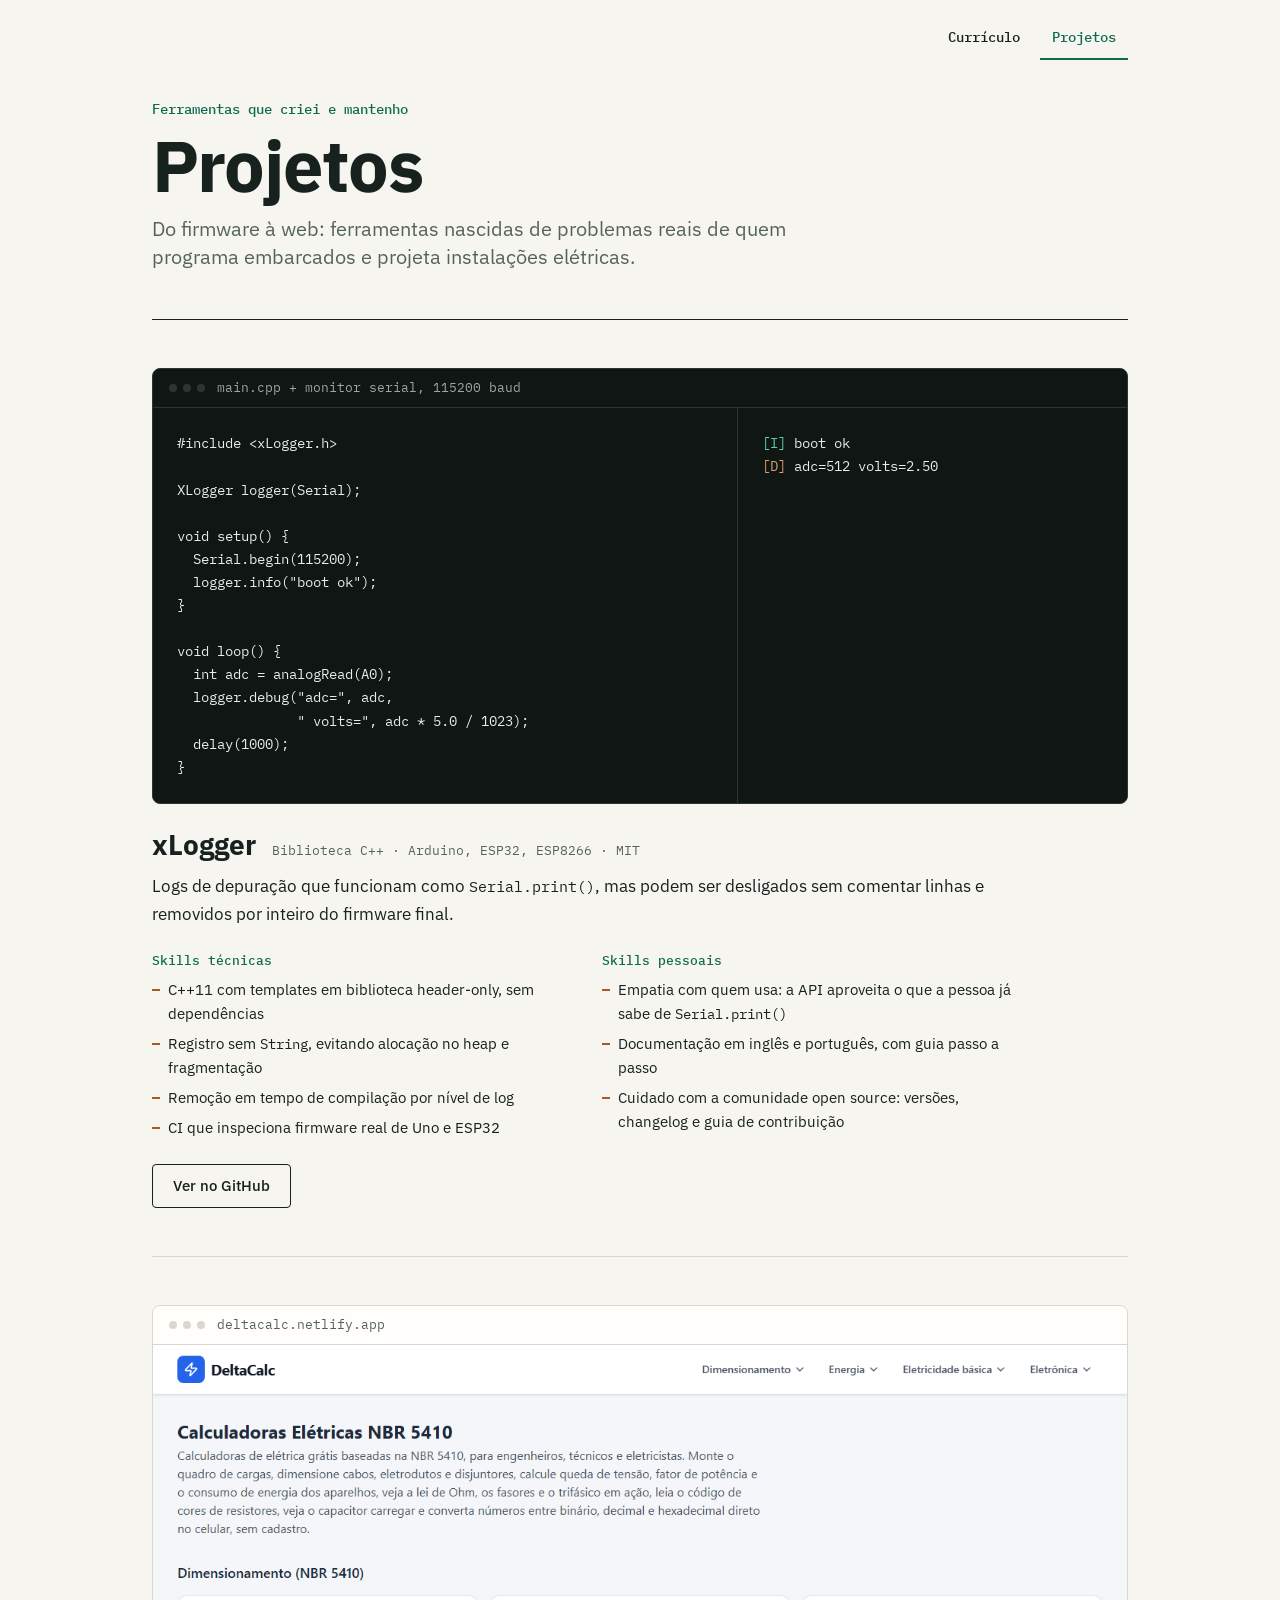
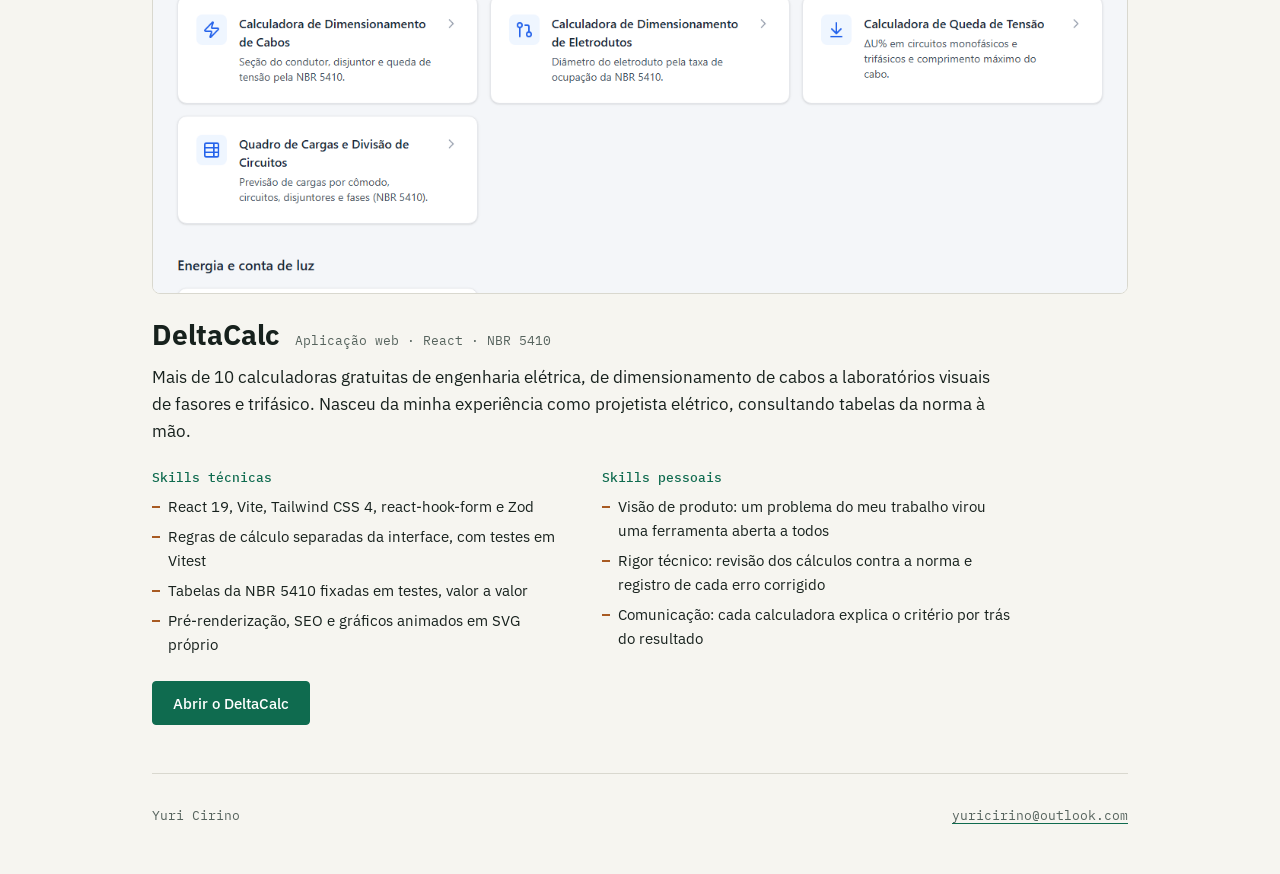
==== projetos.html @ bbca2169 "Adiciona página de projetos com xLogger e DeltaCalc Co-Authored-By: Claude Opus 5.5 <noreply@anthrop" ====
<!doctype html>
<html lang="pt-BR">
<head>
  <meta charset="utf-8">
  <meta name="viewport" content="width=device-width, initial-scale=1">
  <title>Projetos | Yuri Cirino</title>
  <meta name="description" content="Projetos de Yuri Cirino: xLogger, biblioteca de logs para Arduino e ESP32, e DeltaCalc, calculadoras de engenharia elétrica baseadas na NBR 5410.">
  <link rel="canonical" href="https://yuricirino.com.br/projetos.html">
  <meta property="og:type" content="website">
  <meta property="og:locale" content="pt_BR">
  <meta property="og:url" content="https://yuricirino.com.br/projetos.html">
  <meta property="og:title" content="Projetos | Yuri Cirino">
  <meta property="og:description" content="xLogger, biblioteca de logs para Arduino e ESP32, e DeltaCalc, calculadoras de engenharia elétrica baseadas na NBR 5410.">
  <meta property="og:image" content="https://yuricirino.com.br/og-image.png">
  <meta property="og:image:width" content="1200">
  <meta property="og:image:height" content="630">
  <meta property="og:image:alt" content="Yuri Cirino, engenheiro eletricista em formação: sistemas embarcados, hardware digital e IoT.">
  <meta name="twitter:card" content="summary_large_image">
  <meta name="theme-color" content="#f6f5f0" media="(prefers-color-scheme: light)">
  <meta name="theme-color" content="#101614" media="(prefers-color-scheme: dark)">
  <link rel="icon" href="data:image/svg+xml,%3Csvg xmlns='http://www.w3.org/2000/svg' viewBox='0 0 32 32'%3E%3Crect width='32' height='32' rx='6' fill='%230f6b4f'/%3E%3Ctext x='16' y='22' font-family='monospace' font-size='16' font-weight='700' text-anchor='middle' fill='%23fff'%3EYC%3C/text%3E%3C/svg%3E">
  <link rel="preconnect" href="https://fonts.googleapis.com">
  <link rel="preconnect" href="https://fonts.gstatic.com" crossorigin>
  <link href="https://fonts.googleapis.com/css2?family=IBM+Plex+Mono:wght@400;500&family=IBM+Plex+Sans:wght@400;500;600;700&display=swap" rel="stylesheet">
  <link rel="stylesheet" href="styles.css">
</head>
<body>
  <div class="page">
    <nav class="site-nav" aria-label="Páginas">
      <a href="index.html">Currículo</a>
      <a href="projetos.html" aria-current="page">Projetos</a>
    </nav>

    <header class="projects-head">
      <p class="eyebrow">Ferramentas que criei e mantenho</p>
      <h1>Projetos</h1>
      <p class="focus">Do firmware à web: ferramentas nascidas de problemas reais de quem programa embarcados e projeta instalações elétricas.</p>
    </header>

    <main>
      <article class="project">
        <div class="preview preview-serial">
          <div class="preview-bar"><span class="preview-dots" aria-hidden="true"></span><span>main.cpp + monitor serial, 115200 baud</span></div>
          <div class="serial-panes">
            <pre tabindex="0" aria-label="Exemplo de código com xLogger"><code>#include &lt;xLogger.h&gt;

XLogger logger(Serial);

void setup() {
  Serial.begin(115200);
  logger.info("boot ok");
}

void loop() {
  int adc = analogRead(A0);
  logger.debug("adc=", adc,
               " volts=", adc * 5.0 / 1023);
  delay(1000);
}</code></pre>
            <pre class="serial-output" tabindex="0" aria-label="Saída no monitor serial"><code><span class="lvl-info">[I]</span> boot ok
<span class="lvl-debug">[D]</span> adc=512 volts=2.50</code></pre>
          </div>
        </div>
        <div class="project-body">
          <div class="project-title">
            <h2>xLogger</h2>
            <p class="project-meta">Biblioteca C++ · Arduino, ESP32, ESP8266 · MIT</p>
          </div>
          <p class="project-summary">Logs de depuração que funcionam como <code>Serial.print()</code>, mas podem ser desligados sem comentar linhas e removidos por inteiro do firmware final.</p>
          <div class="skills">
            <div>
              <h3>Skills técnicas</h3>
              <ul>
                <li>C++11 com templates em biblioteca header-only, sem dependências</li>
                <li>Registro sem <code>String</code>, evitando alocação no heap e fragmentação</li>
                <li>Remoção em tempo de compilação por nível de log</li>
                <li>CI que inspeciona firmware real de Uno e ESP32</li>
              </ul>
            </div>
            <div>
              <h3>Skills pessoais</h3>
              <ul>
                <li>Empatia com quem usa: a API aproveita o que a pessoa já sabe de <code>Serial.print()</code></li>
                <li>Documentação em inglês e português, com guia passo a passo</li>
                <li>Cuidado com a comunidade open source: versões, changelog e guia de contribuição</li>
              </ul>
            </div>
          </div>
          <p class="project-links"><a class="btn" href="https://github.com/YuriCirino/xlogger">Ver no GitHub</a></p>
        </div>
      </article>

      <article class="project">
        <a class="preview preview-browser" href="https://deltacalc.netlify.app/" aria-label="Abrir o DeltaCalc">
          <div class="preview-bar"><span class="preview-dots" aria-hidden="true"></span><span>deltacalc.netlify.app</span></div>
          <img src="preview-deltacalc.png" width="1280" height="800" loading="lazy" alt="Página inicial do DeltaCalc, com cartões de calculadoras de dimensionamento de cabos, eletrodutos, queda de tensão e quadro de cargas.">
        </a>
        <div class="project-body">
          <div class="project-title">
            <h2>DeltaCalc</h2>
            <p class="project-meta">Aplicação web · React · NBR 5410</p>
          </div>
          <p class="project-summary">Mais de 10 calculadoras gratuitas de engenharia elétrica, de dimensionamento de cabos a laboratórios visuais de fasores e trifásico. Nasceu da minha experiência como projetista elétrico, consultando tabelas da norma à mão.</p>
          <div class="skills">
            <div>
              <h3>Skills técnicas</h3>
              <ul>
                <li>React 19, Vite, Tailwind CSS 4, react-hook-form e Zod</li>
                <li>Regras de cálculo separadas da interface, com testes em Vitest</li>
                <li>Tabelas da NBR 5410 fixadas em testes, valor a valor</li>
                <li>Pré-renderização, SEO e gráficos animados em SVG próprio</li>
              </ul>
            </div>
            <div>
              <h3>Skills pessoais</h3>
              <ul>
                <li>Visão de produto: um problema do meu trabalho virou uma ferramenta aberta a todos</li>
                <li>Rigor técnico: revisão dos cálculos contra a norma e registro de cada erro corrigido</li>
                <li>Comunicação: cada calculadora explica o critério por trás do resultado</li>
              </ul>
            </div>
          </div>
          <p class="project-links"><a class="btn btn-primary" href="https://deltacalc.netlify.app/">Abrir o DeltaCalc</a></p>
        </div>
      </article>
    </main>

    <footer>
      <span>Yuri Cirino</span>
      <a href="mailto:yuricirino@outlook.com">yuricirino@outlook.com</a>
    </footer>
  </div>
</body>
</html>
---- styles.css ----
:root {
  color-scheme: light dark;
  --bg: #f6f5f0;
  --surface: #fffefa;
  --ink: #17211d;
  --muted: #56635d;
  --line: #d9d8cf;
  --accent: #0f6b4f;
  --accent-ink: #ffffff;
  --copper: #a85a22;
  --sans: "IBM Plex Sans", system-ui, -apple-system, "Segoe UI", sans-serif;
  --mono: "IBM Plex Mono", ui-monospace, Consolas, monospace;
}

@media (prefers-color-scheme: dark) {
  :root {
    --bg: #101614;
    --surface: #161e1b;
    --ink: #e7ece9;
    --muted: #9aa8a1;
    --line: #2b3632;
    --accent: #5ccfa3;
    --accent-ink: #08130f;
    --copper: #dd9c68;
  }
}

* { box-sizing: border-box; }

html { -webkit-text-size-adjust: 100%; }

body {
  margin: 0;
  background: var(--bg);
  color: var(--ink);
  font: 400 1rem/1.6 var(--sans);
}

a { color: inherit; text-underline-offset: 3px; text-decoration-color: var(--accent); }
a:hover { color: var(--accent); }
a:focus-visible, button:focus-visible { outline: 2px solid var(--accent); outline-offset: 2px; }

h1, h2, h3, p, ul { margin: 0; padding: 0; }
ul { list-style: none; }

.page {
  max-width: 1040px;
  margin: 0 auto;
  padding: 0 32px;
}

/* Navegação */
.site-nav {
  display: flex;
  justify-content: flex-end;
  gap: 8px;
  padding-top: 16px;
}

.site-nav a {
  display: inline-flex;
  align-items: center;
  min-height: 44px;
  padding: 0 12px;
  border-bottom: 2px solid transparent;
  font: 500 .875rem/1 var(--mono);
  text-decoration: none;
}

.site-nav a[aria-current="page"] { border-bottom-color: var(--accent); color: var(--accent); }

/* Cabeçalho */
.hero {
  display: grid;
  grid-template-columns: minmax(0, 1fr) 360px;
  gap: 48px;
  align-items: center;
  padding: 40px 0 48px;
}

.eyebrow {
  color: var(--accent);
  font: 500 .875rem/1.4 var(--mono);
}

h1 {
  margin-top: 8px;
  font-size: clamp(2.75rem, 7vw, 4.5rem);
  font-weight: 700;
  line-height: 1.05;
  letter-spacing: -.02em;
}

.focus {
  margin-top: 12px;
  color: var(--muted);
  font-size: 1.25rem;
  line-height: 1.4;
}

.contact {
  display: grid;
  gap: 2px;
  margin-top: 24px;
  font: 400 .875rem/1.7 var(--mono);
}

.contact a { overflow-wrap: anywhere; }

.actions {
  display: flex;
  flex-wrap: wrap;
  gap: 12px;
  margin-top: 24px;
}

.btn {
  display: inline-flex;
  align-items: center;
  min-height: 44px;
  padding: 0 20px;
  border: 1px solid var(--ink);
  border-radius: 4px;
  background: transparent;
  color: var(--ink);
  font: 500 .9375rem/1 var(--sans);
  text-decoration: none;
  cursor: pointer;
}

.btn:hover { border-color: var(--accent); color: var(--accent); }

.btn-primary {
  border-color: var(--accent);
  background: var(--accent);
  color: var(--accent-ink);
}

.btn-primary:hover { color: var(--accent-ink); opacity: .9; }

/* Pinagem */
.pinout { display: block; width: 100%; height: auto; }
.pinout text { font-family: var(--mono); }
.pins path { fill: none; stroke: var(--copper); stroke-width: 3; }
.package { fill: var(--surface); stroke: var(--ink); stroke-width: 1.5; }
.notch { fill: none; stroke: var(--ink); stroke-width: 1.5; }
.pin-no text { fill: var(--muted); font-size: 11px; }
.pin-label text { fill: var(--ink); font-size: 13px; }
.chip-mark { fill: var(--accent); font-size: 36px; font-weight: 500; }
.chip-sub { fill: var(--muted); font-size: 11px; }

/* Destaques */
.highlights {
  display: grid;
  grid-template-columns: repeat(3, 1fr);
  border-block: 1px solid var(--ink);
}

.highlights li {
  display: grid;
  align-content: start;
  gap: 4px;
  padding: 20px 24px;
  border-left: 1px solid var(--line);
}

.highlights li:first-child { padding-left: 0; border-left: 0; }
.highlights strong { font-size: 1.125rem; font-weight: 600; line-height: 1.3; }
.highlights span { color: var(--muted); font-size: .875rem; line-height: 1.45; }

/* Seções */
section {
  display: grid;
  grid-template-columns: 200px minmax(0, 1fr);
  gap: 32px;
  padding: 48px 0;
  border-bottom: 1px solid var(--line);
}

h2 {
  font-size: 1rem;
  font-weight: 600;
  line-height: 1.4;
}

h2 span {
  display: block;
  margin-bottom: 2px;
  color: var(--accent);
  font: 500 .8125rem/1.4 var(--mono);
}

.body { max-width: 720px; }
.prose { display: grid; gap: 16px; }

.item + .item {
  margin-top: 24px;
  padding-top: 24px;
  border-top: 1px solid var(--line);
}

.item-head {
  display: grid;
  grid-template-columns: minmax(0, 1fr) auto;
  column-gap: 24px;
}

h3 { font-size: 1.0625rem; font-weight: 600; line-height: 1.4; }
.org { grid-column: 1; color: var(--muted); font-size: .9375rem; }

time {
  grid-column: 2;
  grid-row: 1;
  color: var(--muted);
  font: 400 .8125rem/1.8 var(--mono);
  white-space: nowrap;
}

.item-head + p, .item-head + ul { margin-top: 8px; }

.item ul li {
  position: relative;
  padding-left: 16px;
}

.item ul li::before {
  content: "";
  position: absolute;
  top: .72em;
  left: 0;
  width: 8px;
  height: 2px;
  background: var(--copper);
}

/* Competências */
.specs { width: 100%; border-collapse: collapse; }

.specs th, .specs td {
  padding: 12px 0;
  border-bottom: 1px solid var(--line);
  text-align: left;
  vertical-align: top;
}

.specs tr:first-child th, .specs tr:first-child td { padding-top: 0; }
.specs tr:last-child th, .specs tr:last-child td { padding-bottom: 0; border-bottom: 0; }
.specs th { width: 190px; padding-right: 24px; font-size: .9375rem; font-weight: 600; }

.tags { display: flex; flex-wrap: wrap; gap: 8px; }

.tags li {
  padding: 4px 12px;
  border: 1px solid var(--line);
  border-radius: 4px;
  background: var(--surface);
  font-size: .9375rem;
}

/* Projetos */
.projects-head { padding: 40px 0 48px; border-bottom: 1px solid var(--ink); }
.projects-head .focus { max-width: 680px; }

.project { padding: 48px 0; border-bottom: 1px solid var(--line); }

.preview {
  display: block;
  overflow: hidden;
  border: 1px solid var(--line);
  border-radius: 8px;
  background: var(--surface);
  color: inherit;
  text-decoration: none;
}

a.preview:hover { border-color: var(--accent); color: inherit; }

.preview-bar {
  display: flex;
  align-items: center;
  gap: 12px;
  padding: 10px 16px;
  border-bottom: 1px solid var(--line);
  color: var(--muted);
  font: 400 .8125rem/1.4 var(--mono);
}

.preview-dots,
.preview-dots::before,
.preview-dots::after {
  width: 8px;
  height: 8px;
  border-radius: 50%;
  background: var(--line);
}

.preview-dots { position: relative; flex: none; margin: 0 14px; }
.preview-dots::before, .preview-dots::after { content: ""; position: absolute; top: 0; }
.preview-dots::before { left: -14px; }
.preview-dots::after { left: 14px; }

.preview-browser img {
  display: block;
  width: 100%;
  height: auto;
  aspect-ratio: 16 / 9;
  object-fit: cover;
  object-position: top;
}

.preview-serial {
  --term-bg: #101614;
  --term-line: #2b3632;
  --term-ink: #e7ece9;
  --term-muted: #9aa8a1;
  border-color: var(--term-line);
  background: var(--term-bg);
  color: var(--term-ink);
}

.preview-serial .preview-bar { border-color: var(--term-line); color: var(--term-muted); }
.preview-serial .preview-dots,
.preview-serial .preview-dots::before,
.preview-serial .preview-dots::after { background: var(--term-line); }

.serial-panes { display: grid; grid-template-columns: minmax(0, 3fr) minmax(0, 2fr); }

.serial-panes pre {
  margin: 0;
  padding: 24px;
  overflow-x: auto;
  font: 400 .875rem/1.65 var(--mono);
}

.serial-panes code { font: inherit; }
.serial-output { border-left: 1px solid var(--term-line); }
.lvl-info { color: #5ccfa3; }
.lvl-debug { color: #dd9c68; }

.project-body { max-width: 860px; padding-top: 24px; }

.project-title {
  display: flex;
  flex-wrap: wrap;
  align-items: baseline;
  gap: 4px 16px;
}

.project-title h2 { font-size: 1.75rem; font-weight: 700; line-height: 1.2; }
.project-meta { color: var(--muted); font: 400 .8125rem/1.5 var(--mono); }
.project-summary { margin-top: 12px; font-size: 1.0625rem; }
.project-summary code, .skills code { font: 400 .9em var(--mono); }

.skills {
  display: grid;
  grid-template-columns: repeat(2, minmax(0, 1fr));
  gap: 24px 40px;
  margin-top: 24px;
}

.skills h3 {
  margin-bottom: 8px;
  color: var(--accent);
  font: 500 .8125rem/1.4 var(--mono);
}

.skills li {
  position: relative;
  padding-left: 16px;
  font-size: .9375rem;
}

.skills li + li { margin-top: 6px; }

.skills li::before {
  content: "";
  position: absolute;
  top: .72em;
  left: 0;
  width: 8px;
  height: 2px;
  background: var(--copper);
}

.project-links { margin-top: 24px; }

footer {
  display: flex;
  flex-wrap: wrap;
  justify-content: space-between;
  gap: 8px 24px;
  padding: 32px 0 48px;
  color: var(--muted);
  font: 400 .8125rem/1.5 var(--mono);
}

/* Telas menores */
@media (max-width: 860px) {
  .hero { grid-template-columns: 1fr; gap: 32px; padding-top: 48px; }
  .pinout { max-width: 400px; }
  section { grid-template-columns: 1fr; gap: 16px; padding: 36px 0; }
  .body { max-width: none; }
  h2 { font-size: 1.125rem; }
}

@media (max-width: 600px) {
  .page { padding: 0 16px; }
  .highlights { grid-template-columns: 1fr; }
  .highlights li, .highlights li:first-child { padding: 16px 0; border-left: 0; }
  .highlights li + li { border-top: 1px solid var(--line); }
  .item-head { grid-template-columns: minmax(0, 1fr); }
  time { grid-column: 1; grid-row: auto; }
  .specs th, .specs td { display: block; width: auto; padding: 0; border: 0; }
  .specs tr { display: block; padding: 12px 0; border-bottom: 1px solid var(--line); }
  .specs tr:first-child { padding-top: 0; }
  .specs tr:last-child { padding-bottom: 0; border-bottom: 0; }
  .serial-panes { grid-template-columns: minmax(0, 1fr); }
  .serial-panes pre { padding: 16px; font-size: .8125rem; }
  .serial-output { border-top: 1px solid var(--term-line); border-left: 0; }
  .skills { grid-template-columns: minmax(0, 1fr); }
}

/* Versão em PDF */
@media print {
  @page { margin: 14mm; }

  :root {
    color-scheme: light;
    --bg: #fff;
    --surface: #fff;
    --ink: #111;
    --muted: #444;
    --line: #ccc;
    --accent: #0f6b4f;
    --copper: #a85a22;
  }

  body { font-size: 10pt; line-height: 1.45; }
  .page { max-width: none; padding: 0; }
  .pinout, .actions, footer, .site-nav { display: none; }
  .project { padding: 12px 0; break-inside: avoid; }
  .preview-browser img { max-height: 70mm; }
  .hero { display: block; padding: 0 0 12px; }
  h1 { font-size: 26pt; }
  .focus { font-size: 12pt; margin-top: 4px; }
  .contact { display: flex; flex-wrap: wrap; gap: 0 16px; margin-top: 8px; font-size: 9pt; }
  .contact a { text-decoration: none; }
  .highlights li { padding: 8px 12px; }
  section { grid-template-columns: 110px minmax(0, 1fr); gap: 12px; padding: 12px 0; }
  .body { max-width: none; }
  h2 { font-size: 10pt; }
  h3 { font-size: 10.5pt; }
  .org, .highlights span, .specs th { font-size: 9.5pt; }
  .highlights strong { font-size: 10.5pt; }
  .item + .item { margin-top: 8px; padding-top: 8px; }
  .item, .specs tr, .highlights { break-inside: avoid; }
  h2 { break-after: avoid; }
  .specs th, .specs td { padding: 4px 16px 4px 0; }
  .specs th { width: 130px; }
  .tags li { padding: 2px 8px; font-size: 9pt; }
}
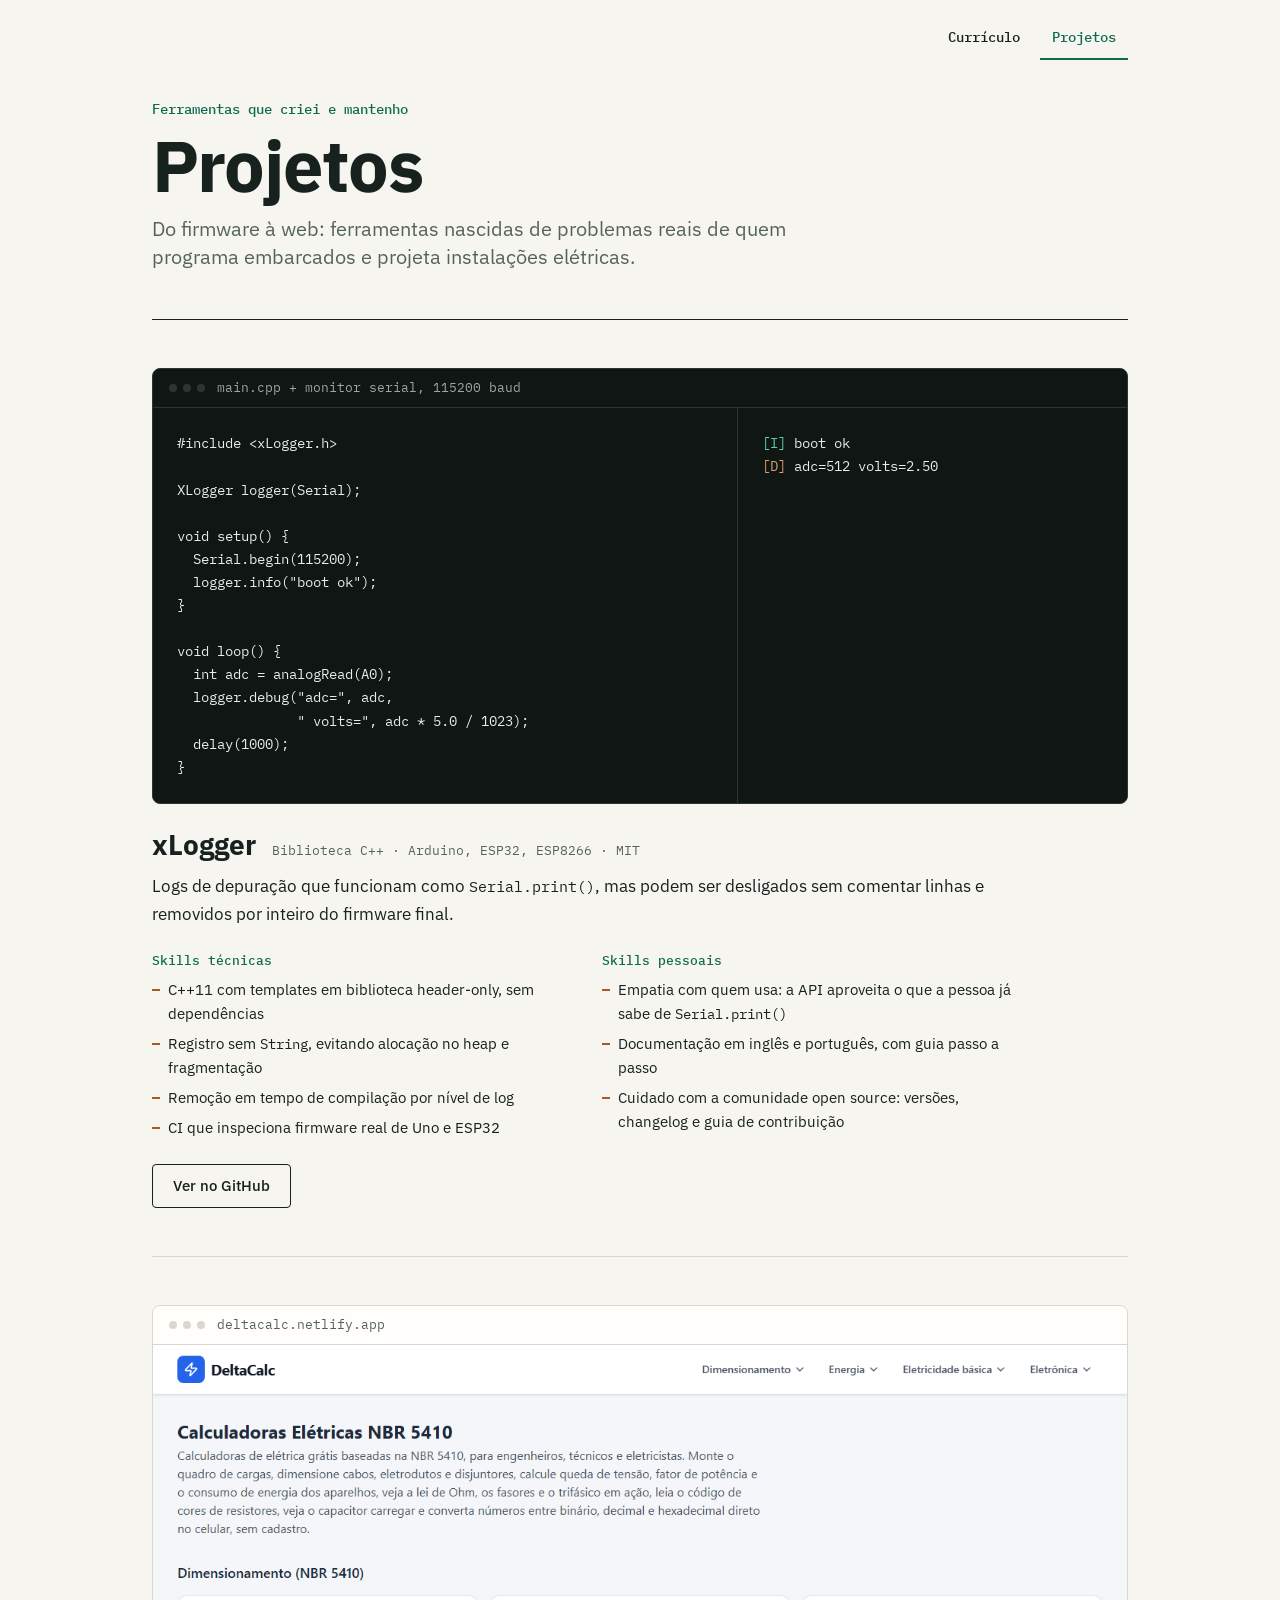
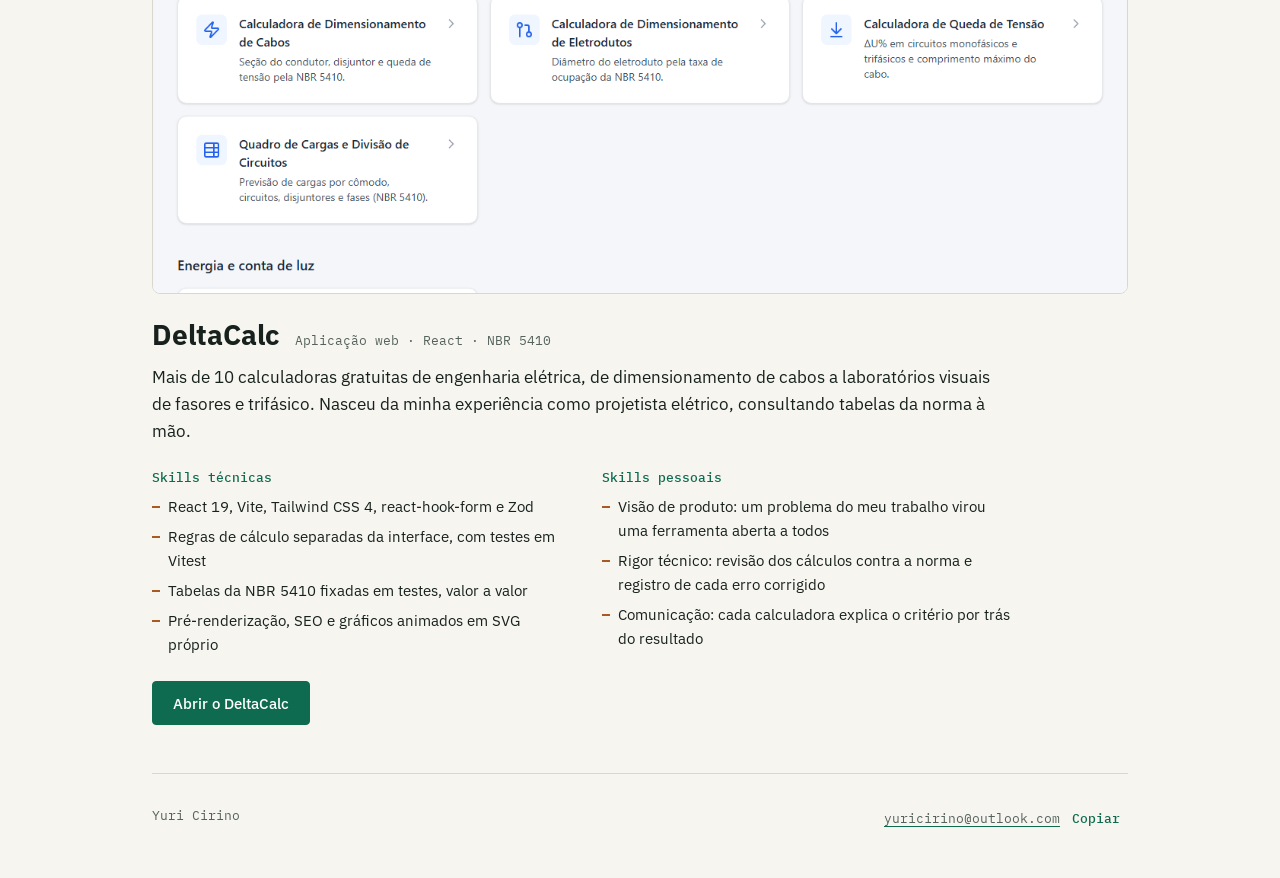
==== commit bf6f0745: "Adiciona botão para copiar o e-mail Co-Authored-By: Claude Opus 5.5 <noreply@anthropic.com>" ====
--- a/projetos.html
+++ b/projetos.html
@@ -127,8 +127,9 @@
 
     <footer>
       <span>Yuri Cirino</span>
-      <a href="mailto:yuricirino@outlook.com">yuricirino@outlook.com</a>
+      <span class="email-line"><a href="mailto:yuricirino@outlook.com">yuricirino@outlook.com</a><button class="copy-email" type="button" aria-label="Copiar e-mail"><span aria-live="polite">Copiar</span></button></span>
     </footer>
   </div>
+  <script src="copy-email.js"></script>
 </body>
 </html>
--- a/styles.css
+++ b/styles.css
@@ -106,6 +106,22 @@
 }
 
 .contact a { overflow-wrap: anywhere; }
+
+.email-line { display: flex; flex-wrap: wrap; align-items: center; gap: 0 4px; }
+
+/* Texto discreto, com área de toque de 44 px que não empurra as linhas vizinhas. */
+.copy-email {
+  min-height: 44px;
+  margin: -10px 0;
+  padding: 0 8px;
+  border: 0;
+  background: transparent;
+  color: var(--accent);
+  font: 500 .8125rem/1 var(--mono);
+  cursor: pointer;
+}
+
+.copy-email:hover { text-decoration: underline; }
 
 .actions {
   display: flex;
@@ -437,7 +453,7 @@
 
   body { font-size: 10pt; line-height: 1.45; }
   .page { max-width: none; padding: 0; }
-  .pinout, .actions, footer, .site-nav { display: none; }
+  .pinout, .actions, footer, .site-nav, .copy-email { display: none; }
   .project { padding: 12px 0; break-inside: avoid; }
   .preview-browser img { max-height: 70mm; }
   .hero { display: block; padding: 0 0 12px; }
